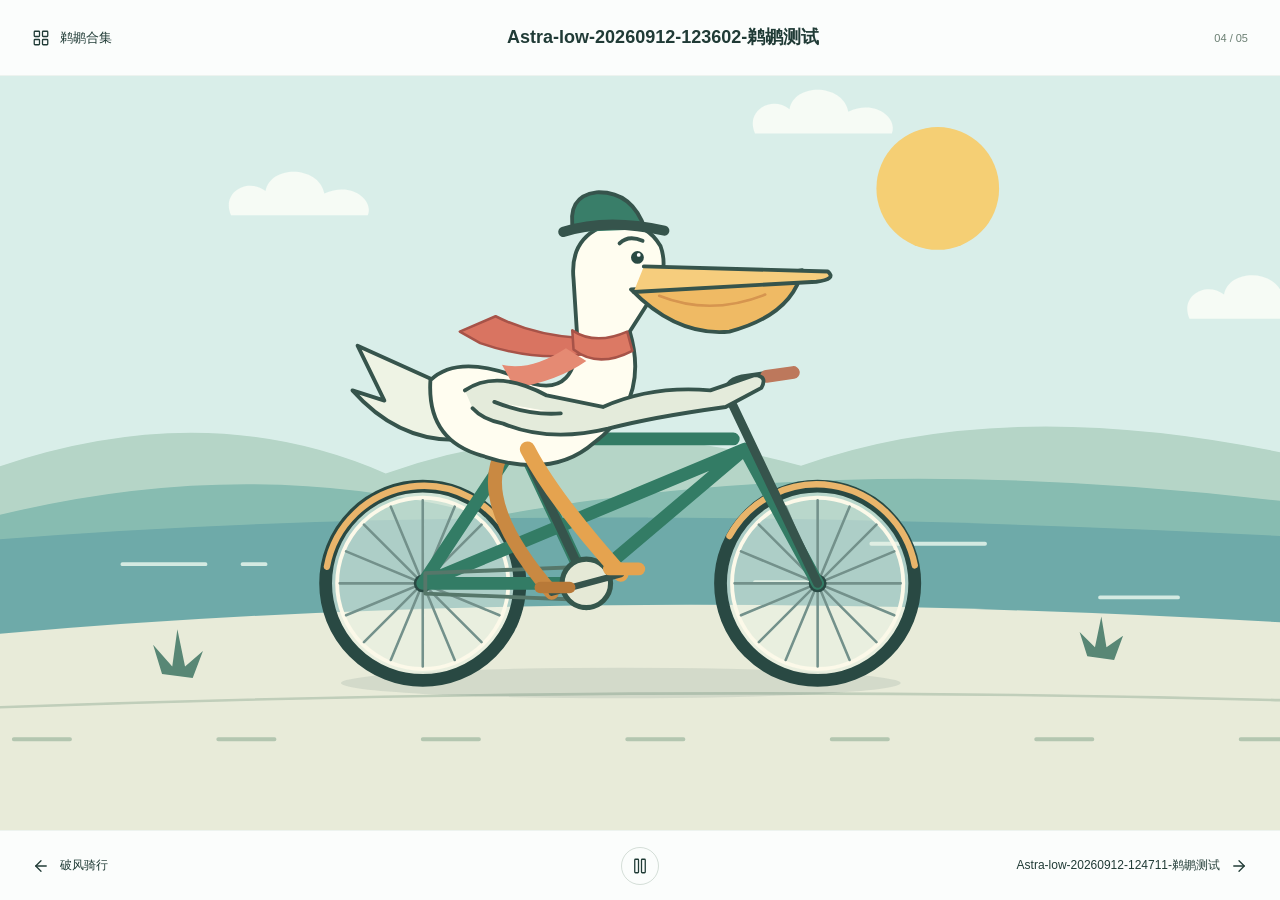
==== astra-low-20260912-123602.html @ a6ed9c7b "按创建时间收录两部 Astra-low 鹈鹕测试" ====
<!doctype html>
<html lang="zh-CN">
<head>
<meta charset="UTF-8">
<meta name="viewport" content="width=device-width,initial-scale=1">
<title>Astra-low-20260912-123602-鹈鹕测试 · 鹈鹕合集</title>
<link rel="icon" href="./assets/favicon.png" type="image/png">
<link rel="stylesheet" href="./viewer.css?v=20260912-tests">
<script src="./assets/icons.js" defer></script>
<script src="./viewer.js?v=20260912-tests" defer></script>
<script>if(new URLSearchParams(location.search).has('embed'))document.documentElement.setAttribute('data-embed','1')</script>
<style>
*{box-sizing:border-box}body{margin:0;background:#d9eee9;color:#244b47;font-family:"Microsoft YaHei",sans-serif}main{min-height:100svh;display:flex;flex-direction:column;overflow:hidden}header{padding:32px 6%;display:flex;align-items:center;justify-content:space-between;gap:24px}h1{font-size:24px;margin:0;font-weight:500;letter-spacing:0}header span{font-size:12px;letter-spacing:0}svg.scene{display:block;width:100%;flex:1;min-height:380px;max-height:calc(100svh - 145px)}footer{display:flex;justify-content:space-between;align-items:center;padding:18px 6%;font-size:12px}button{background:transparent;color:#244b47;border:1px solid #244b4750;border-radius:50%;width:42px;height:42px;cursor:pointer;font-size:18px}button:hover{background:#fff8}button:focus-visible{outline:3px solid #d67860;outline-offset:4px}.clouds{animation:drift 40s linear infinite}.road{animation:road 1.2s linear infinite}.wheel{animation:spin 1.2s linear infinite}.rider{animation:bob .6s ease-in-out infinite alternate}.scarf{animation:flap .6s ease-in-out infinite alternate;transform-origin:535px 300px}.wing{animation:wing .6s ease-in-out infinite alternate;transform-origin:482px 351px}.paused *{animation-play-state:paused!important}@keyframes spin{to{transform:rotate(360deg)}}@keyframes drift{to{transform:translateX(-120px)}}@keyframes road{to{transform:translateX(-160px)}}@keyframes bob{to{transform:translateY(-3px) rotate(.35deg)}}@keyframes flap{to{transform:rotate(7deg)}}@keyframes wing{to{transform:rotate(-3deg)}}@media(max-width:600px){header{padding-top:24px}h1{font-size:20px}header span{display:none}svg.scene{min-height:400px}footer{padding-bottom:24px}}@media(prefers-reduced-motion:reduce){.clouds,.road,.wheel,.rider,.scarf,.wing{animation-play-state:paused}}
</style>
</head>
<body>
<main class="imported-artwork">
<header><h1>Astra-low-20260912-123602-鹈鹕测试</h1><span>海风正好，慢慢向前。</span></header>
<svg class="scene" viewBox="170 80 880 590" role="img" aria-labelledby="sceneTitle sceneDesc" xmlns="http://www.w3.org/2000/svg">
<title id="sceneTitle">鹈鹕骑自行车的二维动画</title><desc id="sceneDesc">一只戴绿色帽子、系珊瑚红围巾的白色鹈鹕，骑着绿色自行车沿海岸前行，车轮旋转，双脚踩动踏板，云朵和路面向后移动。</desc>
<defs>
 <g id="cloud" fill="#f6fbf5"><path d="M0 25C-8 7 13-5 27 6C31-15 69-14 73 8C94-2 112 13 107 25Z"/></g>
 <g id="spokes" stroke="#73918b" stroke-width="2"><path d="M-65 0H65M0-65V65M-46-46L46 46M-46 46L46-46M-60-25L60 25M-25-60L25 60M-60 25L60-25M-25 60L25-60"/><circle r="7" fill="#294943" stroke="none"/></g>
</defs>
<circle cx="843" cy="168" r="48" fill="#f5cf74"/>
<g class="clouds"><use href="#cloud" x="290" y="164"/><use href="#cloud" x="700" y="100"/><use href="#cloud" x="1040" y="245"/></g>
<path d="M80 396Q260 325 411 391Q563 337 736 385Q912 322 1170 388V500H80Z" fill="#b5d5c7"/>
<path d="M80 431Q296 371 493 425Q794 368 1170 420V530H80Z" fill="#87bcb1"/>
<path d="M80 445Q519 407 1170 443V550H80Z" fill="#6eaaa9"/>
<g fill="none" stroke="#d4eae2" stroke-width="3" stroke-linecap="round"><path d="M205 462h65m29 0h18m474-16h89m-180 30h55m215 12h61"/></g>
<path d="M80 519Q570 473 1170 511V680H80Z" fill="#e8ebd9"/>
<path d="M80 575Q628 554 1170 570" fill="none" stroke="#c0ceba" stroke-width="2"/>
<g class="road" stroke="#b3c6b0" stroke-width="3" stroke-linecap="round"><path d="M120 599h44m116 0h44m116 0h44m116 0h44m116 0h44m116 0h44m116 0h44m116 0h44"/></g>
<ellipse cx="595" cy="555" rx="219" ry="12" fill="#244b47" opacity=".1"/>
<!-- 车轮围绕各自轮轴旋转，脚部由同一时间轴驱动。 -->
<g stroke-linecap="round" stroke-linejoin="round">
 <g transform="translate(440 477)"><circle r="76" fill="#ecf3e580" stroke="#294943" stroke-width="10"/><circle r="67" fill="none" stroke="#fcf9e9" stroke-width="3"/><g class="wheel"><use href="#spokes"/></g></g>
 <g transform="translate(749 477)"><circle r="76" fill="#ecf3e580" stroke="#294943" stroke-width="10"/><circle r="67" fill="none" stroke="#fcf9e9" stroke-width="3"/><g class="wheel"><use href="#spokes"/></g></g>
 <path d="M365 464A77 77 0 0 1 510 444M680 440A78 78 0 0 1 825 463" fill="none" stroke="#e9b56b" stroke-width="5"/>
 <path d="M440 477L515 364L568 477H440L692 372L568 477M692 372L749 477M515 364H683" fill="none" stroke="#337c65" stroke-width="10"/>
 <path d="M568 477L508 349M749 477L680 332Q676 320 690 317L719 313" fill="none" stroke="#36544c" stroke-width="7"/>
 <path d="M483 350H531" stroke="#294943" stroke-width="12"/><path d="M709 315L730 312" stroke="#bd785c" stroke-width="10"/>
 <path d="M442 469L568 464A14 14 0 0 1 568 490L442 485Z" fill="none" stroke="#56776a" stroke-width="3"/>
 <circle cx="568" cy="477" r="19" fill="#e5e9d6" stroke="#35574c" stroke-width="4"/>
 <path id="farLeg" fill="none" stroke="#c98942" stroke-width="11"/>
 <g class="rider">
  <path d="M451 319L389 291L410 334L385 326Q424 370 477 364" fill="#eef3e4" stroke="#36544c" stroke-width="3"/>
  <path d="M446 318Q470 295 527 321Q560 329 561 286L558 239Q555 210 578 199Q611 188 626 213Q634 235 616 258L602 280Q618 334 574 367Q541 396 486 377Q443 365 446 318Z" fill="#fffdf0" stroke="#36544c" stroke-width="3"/>
  <path d="M603 247Q678 244 737 232Q729 267 680 280Q639 284 603 247Z" fill="#efba64" stroke="#36544c" stroke-width="3"/>
  <path d="M613 229L757 233Q764 239 748 241L605 249" fill="#f6cd7d" stroke="#36544c" stroke-width="3"/>
  <path d="M625 252Q665 268 708 251" fill="none" stroke="#d6954f" stroke-width="2"/>
  <circle cx="608" cy="222" r="5" fill="#294943"/><circle cx="609" cy="220" r="1.5" fill="white"/>
  <path d="M594 211Q601 204 612 209" fill="none" stroke="#36544c" stroke-width="3"/>
  <path d="M558 202Q552 174 576 171Q604 170 614 200" fill="#397e69" stroke="#36544c" stroke-width="3"/>
  <path d="M550 202Q584 191 629 201" fill="none" stroke="#36544c" stroke-width="8"/>
  <g class="scarf"><path d="M563 285Q527 283 497 268L469 280L485 289Q525 303 564 298" fill="#d97461" stroke="#a75348" stroke-width="2"/><path d="M552 293Q525 311 502 306L512 324Q545 319 568 303" fill="#e58a73"/></g>
  <path d="M557 279Q575 291 600 280L604 295Q577 309 558 294Z" fill="#dc7964" stroke="#a75348" stroke-width="2"/>
  <path class="wing" d="M473 326Q498 309 537 330L581 339Q619 322 665 326L700 314Q710 315 705 324L677 339Q619 347 585 356Q539 367 503 352Q487 349 479 340M496 335Q524 346 548 344" fill="#e4ebdb" stroke="#36544c" stroke-width="3"/>
 </g>
 <path id="nearLeg" fill="none" stroke="#e5a34f" stroke-width="12"/>
 <path id="crank" stroke="#36544c" stroke-width="5"/>
 <path id="farFoot" stroke="#b87938" stroke-width="9"/>
 <path id="nearFoot" stroke="#e5a34f" stroke-width="10"/>
</g>
<g fill="#588775"><path d="M236 548l-7-23 15 17 4-29 6 29 14-12-8 21Z"/><path d="M960 534l-6-19 12 12 5-24 4 24 13-9-7 19Z"/></g>
</svg>
<footer><span>一路向海</span><button id="toggle" type="button" title="暂停动画" aria-label="暂停动画">Ⅱ</button></footer>
</main>
<script>
const motion = matchMedia('(prefers-reduced-motion: reduce)');
const button = document.getElementById('toggle');
const parts = Object.fromEntries(['nearLeg','farLeg','nearFoot','farFoot','crank'].map(id => [id,document.getElementById(id)]));
let paused = motion.matches, elapsed = 0, previous = null;
function render(t) {
 const angle = t / 1200 * Math.PI * 2;
 const x = 568 + Math.cos(angle) * 28, y = 477 + Math.sin(angle) * 28;
 const bx = 1136 - x, by = 954 - y;
 parts.nearLeg.setAttribute('d',`M522 372 Q${530 + Math.cos(angle)*12} 410 ${x} ${y}`);
 parts.farLeg.setAttribute('d',`M503 373 Q${491 - Math.cos(angle)*12} 413 ${bx} ${by}`);
 parts.crank.setAttribute('d',`M${bx} ${by}L${x} ${y}`);
 parts.nearFoot.setAttribute('d',`M${x-9} ${y-4}l23 0`);
 parts.farFoot.setAttribute('d',`M${bx-9} ${by-4}l23 0`);
}
function sync(){document.body.classList.toggle('paused',paused);button.textContent=paused?'▷':'Ⅱ';button.title=button.ariaLabel=paused?'播放动画':'暂停动画';}
button.addEventListener('click',()=>{paused=!paused;sync();});
motion.addEventListener('change',e=>{paused=e.matches;sync();});
function frame(now){if(previous!==null && !paused)elapsed+=Math.min(now-previous,50);previous=now;render(elapsed);requestAnimationFrame(frame);}
sync();requestAnimationFrame(frame);
</script>
</body>
</html>
---- viewer.css ----
html[data-viewer] * { letter-spacing: 0; }
html[data-viewer] body { display: grid; grid-template-columns: minmax(0, 1fr); grid-template-rows: 76px minmax(0, 1fr) 70px; align-items: stretch; justify-content: stretch; width: 100%; height: 100svh; min-height: 0; padding: 0; overflow: hidden; }
html[data-viewer] body > header:not(.viewer-header), html[data-viewer] body > footer:not(.viewer-footer), html[data-viewer] .header-panel, html[data-viewer] .container > .header, html[data-viewer] .controls-hint { display: none !important; }
html[data-viewer] .scene, html[data-viewer] .canvas-container, html[data-viewer] .container { grid-row: 2; min-height: 0; height: 100%; width: 100%; max-width: 1280px; margin: 0 auto; overflow: hidden; display: flex; align-items: center; justify-content: center; }
html[data-viewer] .scene svg, html[data-viewer] .canvas-container > svg { width: 100%; height: 100%; max-height: 100%; min-height: 0; min-width: 0; left: auto; transform: none; }
html[data-viewer] .scene-card { width: 100%; border: 0; border-radius: 0; box-shadow: none; backdrop-filter: none; background: transparent; }
html[data-viewer] .scene-card svg { max-height: calc(100svh - 146px); width: 100%; }
html[data-viewer] .viewer-header, html[data-viewer] .viewer-footer { width: 100%; margin: 0; padding: 14px 32px; display: flex; flex-direction: row; align-items: center; justify-content: space-between; gap: 20px; background: #fdfefdf5; color: #203b36; font: 13px "Segoe UI", "Microsoft YaHei", sans-serif; z-index: 2; }
html[data-viewer] .viewer-header { grid-row: 1; border-bottom: 1px solid #cbd9d14d; }
html[data-viewer] .viewer-footer { grid-row: 3; border-top: 1px solid #cbd9d14d; display: grid; grid-template-columns: minmax(0, 1fr) auto minmax(0, 1fr); }
html[data-viewer][data-theme="dark"] .viewer-header, html[data-viewer][data-theme="dark"] .viewer-footer { background: #172322f5; color: #edf3ed; }
.viewer-header a, .viewer-footer a { color: inherit; text-decoration: none; }
.viewer-header .viewer-home { display: flex; align-items: center; gap: 10px; font-size: 13px; }
.viewer-header h1 { min-width: 0; margin: 0; font: 600 18px/1.5 "Microsoft YaHei", sans-serif; text-align: center; overflow-wrap: anywhere; }
.viewer-header .viewer-home, .viewer-header .viewer-number { flex-shrink: 0; white-space: nowrap; }
.viewer-header [data-icon], .viewer-header .viewer-number { border: 0; padding: 0; }
.viewer-header .viewer-number { display: inline; color: #6b7f73; font-size: 11px; font-variant-numeric: tabular-nums; }
.viewer-header [data-icon], .viewer-footer [data-icon] { display: inline-flex; align-items: center; justify-content: center; width: 18px; height: 18px; flex-shrink: 0; }
.viewer-header [data-icon] svg, .viewer-footer [data-icon] svg { width: 100%; height: 100%; display: block; }
.viewer-header a:hover, .viewer-footer a:hover { color: #c84d3b; }
.viewer-controls { display: flex; align-items: center; justify-content: center; gap: 14px; }
.viewer-footer .viewer-button { display: inline-flex; justify-content: center; align-items: center; width: 38px; height: 38px; padding: 0; border: 1px solid #99afa066; border-radius: 50%; background: transparent; color: inherit; cursor: pointer; }
.viewer-footer .viewer-button:hover { background: #b7cabb33; }
.viewer-footer .viewer-speed { display: flex; gap: 10px; align-items: center; }
.viewer-speed input { width: 88px; accent-color: #276857; }
.viewer-speed output { min-width: 29px; font-size: 11px; font-variant-numeric: tabular-nums; }
.viewer-switch { display: inline-flex; align-items: center; gap: 10px; font-size: 12px; min-height: 40px; }
.viewer-switch:last-child { justify-content: flex-end; }
.viewer-switch { min-width: 95px; }
.viewer-switch > span:not([data-icon]) { min-width: 0; overflow-wrap: anywhere; }
.viewer-header :focus-visible, .viewer-footer :focus-visible { outline: 3px solid #c84d3b; outline-offset: 4px; }
html[data-viewer][data-paused] body * { animation-play-state: paused !important; }
html[data-viewer]:not([data-paused]) .imported-artwork * { animation-play-state: running; }
html[data-viewer] .imported-artwork > header, html[data-viewer] .imported-artwork > footer,
html[data-embed] .imported-artwork > header, html[data-embed] .imported-artwork > footer { display: none !important; }
html[data-viewer] .imported-artwork, html[data-embed] .imported-artwork { grid-row: 2; display: flex; align-items: center; justify-content: center; min-height: 0; height: 100%; width: 100%; max-width: 1280px; margin: 0 auto; }
html[data-viewer] .imported-artwork section, html[data-embed] .imported-artwork section { width: 100%; height: 100%; }
html[data-viewer] .imported-artwork svg, html[data-embed] .imported-artwork svg { width: 100%; height: 100%; min-height: 0; max-height: 100%; }
html[data-embed] body:has(.imported-artwork) { height: 100svh; }
@media (max-width: 1000px) {
  .viewer-switch > span:not([data-icon]) { display: none; }
  .viewer-switch { min-width: 30px; }
}
@media (max-width: 600px) {
  html[data-viewer] body { grid-template-rows: 66px minmax(0, 1fr) 74px; }
  html[data-viewer] .viewer-header, html[data-viewer] .viewer-footer { padding: 12px 16px; gap: 10px; }
  .viewer-header .viewer-home { gap: 7px; font-size: 11px; }
  .viewer-header h1 { font-size: 16px; }
  .viewer-header .viewer-number { font-size: 10px; }
  .viewer-switch > span:not([data-icon]) { display: none; }
  .viewer-switch { min-width: 30px; }
  .viewer-controls { gap: 10px; }
  .viewer-speed input { width: 65px; }
  .viewer-footer .viewer-speed { gap: 6px; }
  html[data-viewer] .scene-card svg { max-height: calc(100svh - 140px); }
  html[data-viewer^="astra-low-"] body { grid-template-rows: 88px minmax(0, 1fr) 74px; }
  html[data-viewer^="astra-low-"] .viewer-header h1 { font-size: 12px; }
}
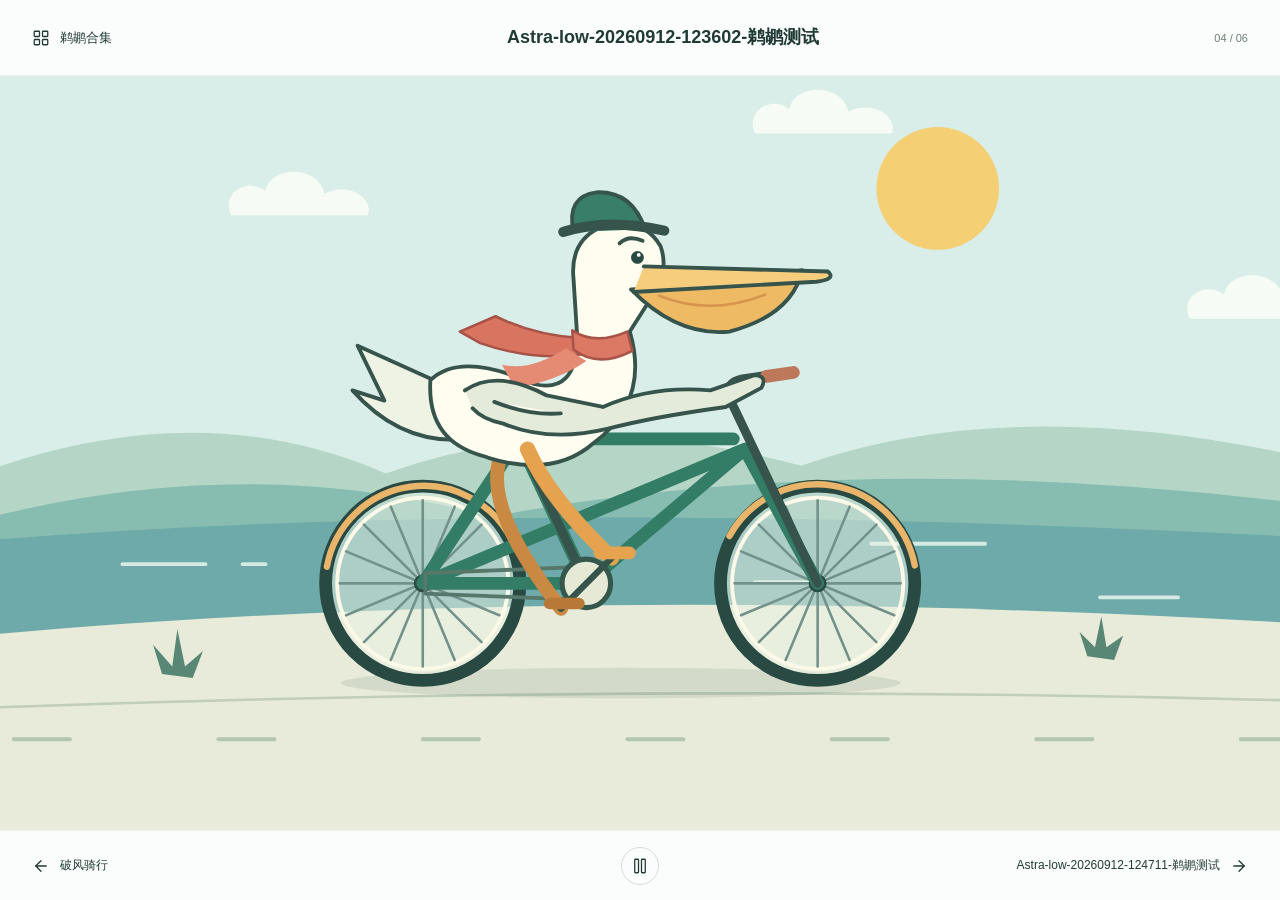
==== commit 248b20aa: "按创建时间收录 GPT-6-sol-medium 鹈鹕测试" ====
--- a/astra-low-20260912-123602.html
+++ b/astra-low-20260912-123602.html
@@ -5,9 +5,9 @@
 <meta name="viewport" content="width=device-width,initial-scale=1">
 <title>Astra-low-20260912-123602-鹈鹕测试 · 鹈鹕合集</title>
 <link rel="icon" href="./assets/favicon.png" type="image/png">
-<link rel="stylesheet" href="./viewer.css?v=20260912-tests">
+<link rel="stylesheet" href="./viewer.css?v=20260912-sol">
 <script src="./assets/icons.js" defer></script>
-<script src="./viewer.js?v=20260912-tests" defer></script>
+<script src="./viewer.js?v=20260912-sol" defer></script>
 <script>if(new URLSearchParams(location.search).has('embed'))document.documentElement.setAttribute('data-embed','1')</script>
 <style>
 *{box-sizing:border-box}body{margin:0;background:#d9eee9;color:#244b47;font-family:"Microsoft YaHei",sans-serif}main{min-height:100svh;display:flex;flex-direction:column;overflow:hidden}header{padding:32px 6%;display:flex;align-items:center;justify-content:space-between;gap:24px}h1{font-size:24px;margin:0;font-weight:500;letter-spacing:0}header span{font-size:12px;letter-spacing:0}svg.scene{display:block;width:100%;flex:1;min-height:380px;max-height:calc(100svh - 145px)}footer{display:flex;justify-content:space-between;align-items:center;padding:18px 6%;font-size:12px}button{background:transparent;color:#244b47;border:1px solid #244b4750;border-radius:50%;width:42px;height:42px;cursor:pointer;font-size:18px}button:hover{background:#fff8}button:focus-visible{outline:3px solid #d67860;outline-offset:4px}.clouds{animation:drift 40s linear infinite}.road{animation:road 1.2s linear infinite}.wheel{animation:spin 1.2s linear infinite}.rider{animation:bob .6s ease-in-out infinite alternate}.scarf{animation:flap .6s ease-in-out infinite alternate;transform-origin:535px 300px}.wing{animation:wing .6s ease-in-out infinite alternate;transform-origin:482px 351px}.paused *{animation-play-state:paused!important}@keyframes spin{to{transform:rotate(360deg)}}@keyframes drift{to{transform:translateX(-120px)}}@keyframes road{to{transform:translateX(-160px)}}@keyframes bob{to{transform:translateY(-3px) rotate(.35deg)}}@keyframes flap{to{transform:rotate(7deg)}}@keyframes wing{to{transform:rotate(-3deg)}}@media(max-width:600px){header{padding-top:24px}h1{font-size:20px}header span{display:none}svg.scene{min-height:400px}footer{padding-bottom:24px}}@media(prefers-reduced-motion:reduce){.clouds,.road,.wheel,.rider,.scarf,.wing{animation-play-state:paused}}
--- a/viewer.css
+++ b/viewer.css
@@ -16,7 +16,7 @@
 .viewer-header [data-icon], .viewer-header .viewer-number { border: 0; padding: 0; }
 .viewer-header .viewer-number { display: inline; color: #6b7f73; font-size: 11px; font-variant-numeric: tabular-nums; }
 .viewer-header [data-icon], .viewer-footer [data-icon] { display: inline-flex; align-items: center; justify-content: center; width: 18px; height: 18px; flex-shrink: 0; }
-.viewer-header [data-icon] svg, .viewer-footer [data-icon] svg { width: 100%; height: 100%; display: block; }
+.viewer-header [data-icon] svg, .viewer-footer [data-icon] svg { width: 100%; height: 100%; min-height: 0; max-height: none; display: block; }
 .viewer-header a:hover, .viewer-footer a:hover { color: #c84d3b; }
 .viewer-controls { display: flex; align-items: center; justify-content: center; gap: 14px; }
 .viewer-footer .viewer-button { display: inline-flex; justify-content: center; align-items: center; width: 38px; height: 38px; padding: 0; border: 1px solid #99afa066; border-radius: 50%; background: transparent; color: inherit; cursor: pointer; }
@@ -33,6 +33,7 @@
 html[data-viewer]:not([data-paused]) .imported-artwork * { animation-play-state: running; }
 html[data-viewer] .imported-artwork > header, html[data-viewer] .imported-artwork > footer,
 html[data-embed] .imported-artwork > header, html[data-embed] .imported-artwork > footer { display: none !important; }
+html[data-viewer] .imported-control, html[data-embed] .imported-control { display: none !important; }
 html[data-viewer] .imported-artwork, html[data-embed] .imported-artwork { grid-row: 2; display: flex; align-items: center; justify-content: center; min-height: 0; height: 100%; width: 100%; max-width: 1280px; margin: 0 auto; }
 html[data-viewer] .imported-artwork section, html[data-embed] .imported-artwork section { width: 100%; height: 100%; }
 html[data-viewer] .imported-artwork svg, html[data-embed] .imported-artwork svg { width: 100%; height: 100%; min-height: 0; max-height: 100%; }
@@ -53,6 +54,6 @@
   .viewer-speed input { width: 65px; }
   .viewer-footer .viewer-speed { gap: 6px; }
   html[data-viewer] .scene-card svg { max-height: calc(100svh - 140px); }
-  html[data-viewer^="astra-low-"] body { grid-template-rows: 88px minmax(0, 1fr) 74px; }
-  html[data-viewer^="astra-low-"] .viewer-header h1 { font-size: 12px; }
+  html[data-viewer][data-long-title] body { grid-template-rows: 88px minmax(0, 1fr) 74px; }
+  html[data-viewer][data-long-title] .viewer-header h1 { font-size: 12px; }
 }
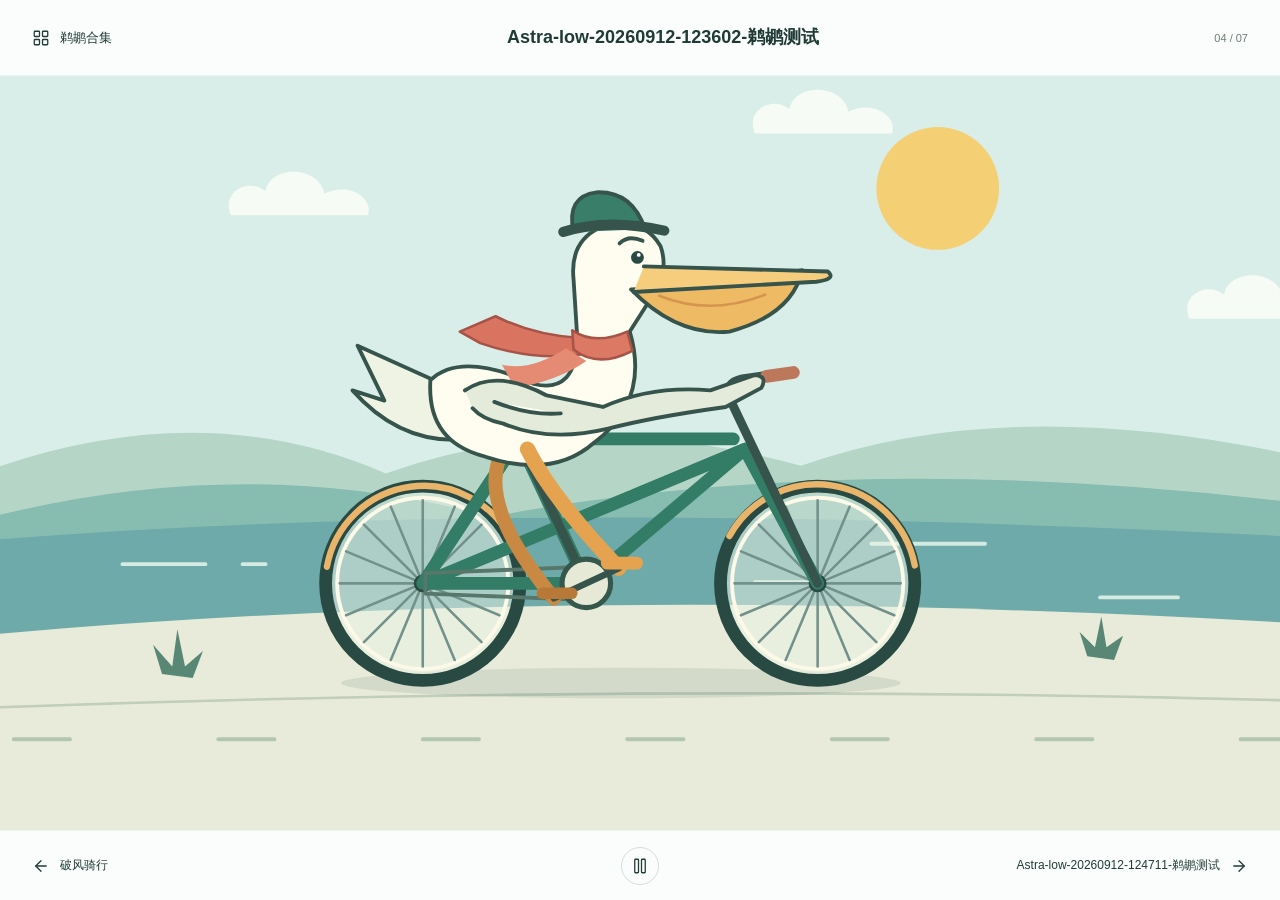
==== commit 31ca4c5c: "按创建时间收录 GPT-6-sol-low 鹈鹕测试" ====
--- a/astra-low-20260912-123602.html
+++ b/astra-low-20260912-123602.html
@@ -7,7 +7,7 @@
 <link rel="icon" href="./assets/favicon.png" type="image/png">
 <link rel="stylesheet" href="./viewer.css?v=20260912-sol">
 <script src="./assets/icons.js" defer></script>
-<script src="./viewer.js?v=20260912-sol" defer></script>
+<script src="./viewer.js?v=20260912-sol-low" defer></script>
 <script>if(new URLSearchParams(location.search).has('embed'))document.documentElement.setAttribute('data-embed','1')</script>
 <style>
 *{box-sizing:border-box}body{margin:0;background:#d9eee9;color:#244b47;font-family:"Microsoft YaHei",sans-serif}main{min-height:100svh;display:flex;flex-direction:column;overflow:hidden}header{padding:32px 6%;display:flex;align-items:center;justify-content:space-between;gap:24px}h1{font-size:24px;margin:0;font-weight:500;letter-spacing:0}header span{font-size:12px;letter-spacing:0}svg.scene{display:block;width:100%;flex:1;min-height:380px;max-height:calc(100svh - 145px)}footer{display:flex;justify-content:space-between;align-items:center;padding:18px 6%;font-size:12px}button{background:transparent;color:#244b47;border:1px solid #244b4750;border-radius:50%;width:42px;height:42px;cursor:pointer;font-size:18px}button:hover{background:#fff8}button:focus-visible{outline:3px solid #d67860;outline-offset:4px}.clouds{animation:drift 40s linear infinite}.road{animation:road 1.2s linear infinite}.wheel{animation:spin 1.2s linear infinite}.rider{animation:bob .6s ease-in-out infinite alternate}.scarf{animation:flap .6s ease-in-out infinite alternate;transform-origin:535px 300px}.wing{animation:wing .6s ease-in-out infinite alternate;transform-origin:482px 351px}.paused *{animation-play-state:paused!important}@keyframes spin{to{transform:rotate(360deg)}}@keyframes drift{to{transform:translateX(-120px)}}@keyframes road{to{transform:translateX(-160px)}}@keyframes bob{to{transform:translateY(-3px) rotate(.35deg)}}@keyframes flap{to{transform:rotate(7deg)}}@keyframes wing{to{transform:rotate(-3deg)}}@media(max-width:600px){header{padding-top:24px}h1{font-size:20px}header span{display:none}svg.scene{min-height:400px}footer{padding-bottom:24px}}@media(prefers-reduced-motion:reduce){.clouds,.road,.wheel,.rider,.scarf,.wing{animation-play-state:paused}}
